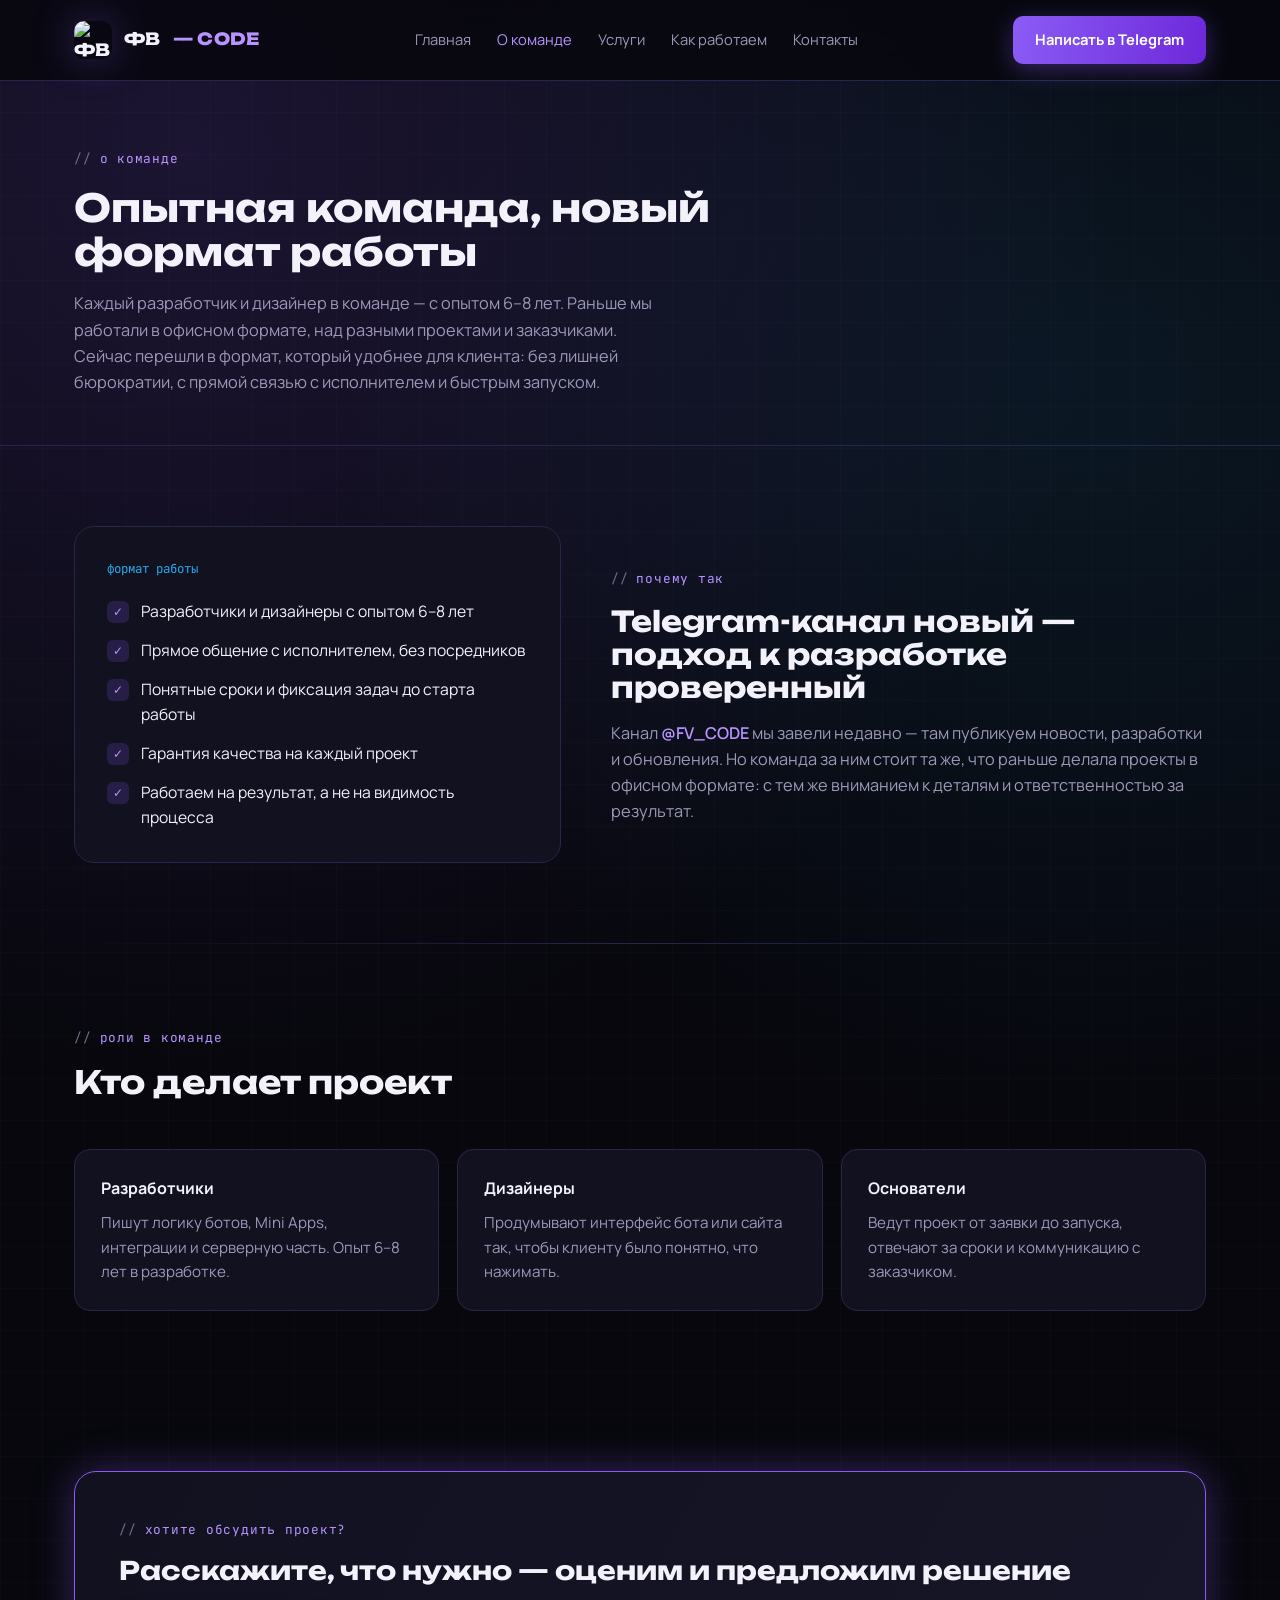
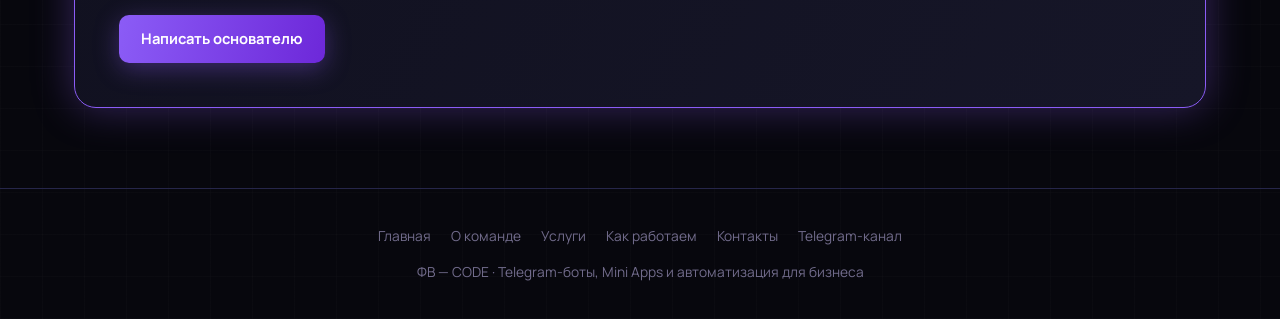
==== about.html @ 72554d6c "Add files via upload" ====
<!DOCTYPE html>
<html lang="ru">
<head>
<meta charset="UTF-8">
<meta name="viewport" content="width=device-width, initial-scale=1.0">
<title>О команде — ФВ — CODE</title>
<link rel="icon" href="assets/logo.jpg">
<link rel="preconnect" href="https://fonts.googleapis.com">
<link href="https://fonts.googleapis.com/css2?family=Unbounded:wght@400;600;800;900&family=Manrope:wght@400;500;600;700;800&family=JetBrains+Mono:wght@400;500;600&display=swap" rel="stylesheet">
<link rel="stylesheet" href="style.css">
</head>
<body>

<header class="nav">
  <div class="nav-inner">
    <a class="brand" href="index.html"><img src="assets/logo.jpg" alt="ФВ — Code"> ФВ <span>— CODE</span></a>
    <nav class="links">
      <a href="index.html">Главная</a>
      <a href="about.html" class="active">О команде</a>
      <a href="services.html">Услуги</a>
      <a href="process.html">Как работаем</a>
      <a href="contact.html">Контакты</a>
    </nav>
    <a class="btn btn-primary" href="https://t.me/TrumpSCH" target="_blank">Написать в Telegram</a>
  </div>
</header>

<section class="page-hero">
  <div class="wrap">
    <span class="eyebrow">о команде</span>
    <h1>Опытная команда, новый формат работы</h1>
    <p>Каждый разработчик и дизайнер в команде — с опытом 6–8 лет. Раньше мы работали в офисном формате, над разными проектами и заказчиками. Сейчас перешли в формат, который удобнее для клиента: без лишней бюрократии, с прямой связью с исполнителем и быстрым запуском.</p>
  </div>
</section>

<section>
  <div class="wrap solution">
    <div class="solution-panel">
      <span class="tag">формат работы</span>
      <ul class="check-list">
        <li>Разработчики и дизайнеры с опытом 6–8 лет</li>
        <li>Прямое общение с исполнителем, без посредников</li>
        <li>Понятные сроки и фиксация задач до старта работы</li>
        <li>Гарантия качества на каждый проект</li>
        <li>Работаем на результат, а не на видимость процесса</li>
      </ul>
    </div>
    <div>
      <span class="eyebrow">почему так</span>
      <h2 style="margin-top:14px; font-size:1.8rem;">Telegram-канал новый — подход к разработке проверенный</h2>
      <p style="color:var(--muted); margin-top:16px; font-size:1.02rem;">Канал <a href="https://t.me/FV_CODE" target="_blank" style="color:var(--purple-bright); font-weight:600;">@FV_CODE</a> мы завели недавно — там публикуем новости, разработки и обновления. Но команда за ним стоит та же, что раньше делала проекты в офисном формате: с тем же вниманием к деталям и ответственностью за результат.</p>
    </div>
  </div>
</section>

<div class="wrap"><div class="divider"></div></div>

<section>
  <div class="wrap">
    <div class="section-head">
      <span class="eyebrow">роли в команде</span>
      <h2>Кто делает проект</h2>
    </div>
    <div class="grid-3">
      <div class="card">
        <h4>Разработчики</h4>
        <p>Пишут логику ботов, Mini Apps, интеграции и серверную часть. Опыт 6–8 лет в разработке.</p>
      </div>
      <div class="card">
        <h4>Дизайнеры</h4>
        <p>Продумывают интерфейс бота или сайта так, чтобы клиенту было понятно, что нажимать.</p>
      </div>
      <div class="card">
        <h4>Основатели</h4>
        <p>Ведут проект от заявки до запуска, отвечают за сроки и коммуникацию с заказчиком.</p>
      </div>
    </div>
  </div>
</section>

<section>
  <div class="wrap">
    <div class="demo-box">
      <div>
        <span class="eyebrow">хотите обсудить проект?</span>
        <h2 style="margin-top:14px; font-size:1.6rem;">Расскажите, что нужно — оценим и предложим решение</h2>
      </div>
      <a class="btn btn-primary" href="https://t.me/TrumpSCH" target="_blank">Написать основателю</a>
    </div>
  </div>
</section>

<footer>
  <div class="foot-links">
    <a href="index.html">Главная</a>
    <a href="about.html">О команде</a>
    <a href="services.html">Услуги</a>
    <a href="process.html">Как работаем</a>
    <a href="contact.html">Контакты</a>
    <a href="https://t.me/FV_CODE" target="_blank">Telegram-канал</a>
  </div>
  ФВ — CODE · Telegram-боты, Mini Apps и автоматизация для бизнеса
</footer>

</body>
</html>
---- style.css ----
:root{
  --void:#07070d;
  --panel:#111120;
  --panel-2:#161628;
  --line:#26264a;
  --purple:#8b5cf6;
  --purple-bright:#b794ff;
  --blue:#29a9eb;
  --text:#f3f1fa;
  --muted:#9d97b8;
  --muted-2:#726c8c;
  --glow: 0 0 40px rgba(139,92,246,.35);
}
*{margin:0;padding:0;box-sizing:border-box;}
html{scroll-behavior:smooth;}
body{
  background:var(--void);
  color:var(--text);
  font-family:'Manrope',sans-serif;
  line-height:1.6;
  overflow-x:hidden;
  background-image:
    radial-gradient(circle at 15% 8%, rgba(139,92,246,.16), transparent 45%),
    radial-gradient(circle at 85% 20%, rgba(41,169,235,.10), transparent 40%),
    repeating-linear-gradient(0deg, rgba(255,255,255,.015) 0px, rgba(255,255,255,.015) 1px, transparent 1px, transparent 42px),
    repeating-linear-gradient(90deg, rgba(255,255,255,.015) 0px, rgba(255,255,255,.015) 1px, transparent 1px, transparent 42px);
}
a{color:inherit; text-decoration:none;}
img{max-width:100%; display:block;}
.wrap{max-width:1180px; margin:0 auto; padding:0 24px;}
.mono{font-family:'JetBrains Mono',monospace;}
.eyebrow{
  font-family:'JetBrains Mono',monospace;
  font-size:.8rem;
  letter-spacing:.06em;
  color:var(--purple-bright);
  display:inline-flex;
  align-items:center;
  gap:8px;
}
.eyebrow::before{content:"//"; color:var(--muted-2);}
h1,h2,h3{font-family:'Unbounded',sans-serif; line-height:1.15;}
.grad-text{
  background:linear-gradient(100deg,#fff 10%, var(--purple-bright) 55%, var(--blue) 100%);
  -webkit-background-clip:text;
  background-clip:text;
  color:transparent;
}

/* NAV */
header.nav{
  position:sticky; top:0; z-index:50;
  background:rgba(7,7,13,.82);
  backdrop-filter:blur(14px);
  border-bottom:1px solid var(--line);
}
.nav-inner{
  display:flex; align-items:center; justify-content:space-between;
  padding:16px 24px;
  max-width:1180px;
  margin:0 auto;
}
.brand{display:flex; align-items:center; gap:12px; font-family:'Unbounded',sans-serif; font-weight:800; font-size:1.05rem; letter-spacing:.02em;}
.brand img{width:38px; height:38px; border-radius:10px; box-shadow:var(--glow);}
.brand span{color:var(--purple-bright);}
nav.links{display:flex; gap:26px; font-size:.92rem; color:var(--muted);}
nav.links a{transition:.15s;}
nav.links a:hover{color:var(--text);}
nav.links a.active{color:var(--purple-bright);}
.btn{
  display:inline-flex; align-items:center; gap:8px;
  padding:12px 22px;
  border-radius:10px;
  font-weight:700;
  font-size:.92rem;
  transition:.2s;
  white-space:nowrap;
}
.btn-primary{
  background:linear-gradient(100deg, var(--purple), #6d28d9);
  color:#fff;
  box-shadow:0 6px 24px rgba(139,92,246,.35);
}
.btn-primary:hover{transform:translateY(-2px); box-shadow:0 10px 30px rgba(139,92,246,.5);}
.btn-ghost{
  background:transparent;
  color:var(--text);
  border:1px solid var(--line);
}
.btn-ghost:hover{border-color:var(--purple); color:var(--purple-bright);}

/* PAGE HERO (internal pages) */
.page-hero{
  padding:64px 0 50px;
  border-bottom:1px solid var(--line);
}
.page-hero h1{font-size:2.4rem; margin-top:16px; max-width:720px;}
.page-hero p{color:var(--muted); margin-top:16px; max-width:600px; font-size:1.02rem;}

/* HOME HERO */
.hero{padding:88px 0 60px;}
.hero-grid{display:grid; grid-template-columns:1.15fr .85fr; gap:56px; align-items:center;}
.hero h1{font-size:3rem; font-weight:800; margin:22px 0 22px; letter-spacing:-.01em;}
.hero p.lead{font-size:1.12rem; color:var(--muted); max-width:560px; margin-bottom:34px;}
.hero-ctas{display:flex; gap:14px; flex-wrap:wrap; margin-bottom:44px;}
.stat-row{display:flex; gap:32px; flex-wrap:wrap;}
.stat-row div{border-left:2px solid var(--purple); padding-left:14px;}
.stat-row .num{font-family:'Unbounded',sans-serif; font-weight:800; font-size:1.4rem; color:var(--text);}
.stat-row .lbl{font-size:.8rem; color:var(--muted-2);}
.hero-visual{
  position:relative; border-radius:24px; overflow:hidden;
  border:1px solid var(--line);
  box-shadow:0 30px 80px rgba(0,0,0,.55), var(--glow);
}
.hero-visual img{width:100%; height:100%; object-fit:cover;}

section{padding:80px 0;}
.section-head{max-width:640px; margin-bottom:48px;}
.section-head h2{font-size:2rem; margin-top:14px;}
.section-head p{color:var(--muted); margin-top:14px; font-size:1.02rem;}
.divider{height:1px; background:linear-gradient(90deg, transparent, var(--line), transparent);}

/* CARDS / GRIDS */
.grid-3{display:grid; grid-template-columns:repeat(3,1fr); gap:18px;}
.grid-2{display:grid; grid-template-columns:1fr 1fr; gap:18px;}
.card{
  background:var(--panel);
  border:1px solid var(--line);
  border-radius:16px;
  padding:26px;
}
.card .n{font-family:'JetBrains Mono',monospace; color:var(--purple-bright); font-size:.85rem; margin-bottom:10px; display:block;}
.card p{color:var(--muted); font-size:.95rem;}
.card h3, .card h4{margin-bottom:10px;}

.service-card{
  background:var(--panel);
  border:1px solid var(--line);
  border-radius:18px;
  padding:30px;
  transition:.25s;
}
.service-card:hover{border-color:var(--purple); transform:translateY(-4px); box-shadow:var(--glow);}
.service-card .icon{
  width:48px; height:48px; border-radius:12px;
  background:linear-gradient(135deg, var(--purple), var(--blue));
  display:flex; align-items:center; justify-content:center;
  font-size:1.3rem; margin-bottom:20px;
}
.service-card h3{font-size:1.15rem; margin-bottom:10px;}
.service-card p{color:var(--muted); font-size:.94rem;}

.also-panel{background:var(--panel-2); border:1px solid var(--line); border-radius:18px; padding:30px; margin-top:20px;}
.also-panel .tag{font-family:'JetBrains Mono',monospace; font-size:.78rem; color:var(--muted-2); margin-bottom:16px; display:block;}
.pill-grid{display:flex; flex-wrap:wrap; gap:10px;}
.pill{border:1px solid var(--line); background:var(--void); padding:10px 18px; border-radius:999px; font-size:.92rem; color:var(--text);}

.solution{display:grid; grid-template-columns:.9fr 1.1fr; gap:50px; align-items:center;}
.solution-panel{background:var(--panel); border:1px solid var(--line); border-radius:20px; padding:32px;}
.solution-panel .tag{font-family:'JetBrains Mono',monospace; font-size:.78rem; color:var(--blue); margin-bottom:14px; display:block;}
.check-list{list-style:none; margin-top:20px; display:flex; flex-direction:column; gap:14px;}
.check-list li{display:flex; gap:12px; align-items:flex-start; font-size:.98rem;}
.check-list li::before{
  content:"✓"; flex-shrink:0; width:22px; height:22px; border-radius:6px;
  background:rgba(139,92,246,.18); color:var(--purple-bright);
  display:flex; align-items:center; justify-content:center; font-size:.78rem; margin-top:2px;
}

.result-banner{
  margin-top:36px;
  background:linear-gradient(100deg, rgba(139,92,246,.12), rgba(41,169,235,.08));
  border:1px solid var(--line); border-radius:18px; padding:26px 30px;
  display:flex; align-items:center; gap:24px; flex-wrap:wrap;
}
.result-banner b{font-family:'Unbounded',sans-serif; color:var(--purple-bright); font-size:1.05rem;}

.process-list{display:flex; flex-direction:column;}
.process-row{display:grid; grid-template-columns:70px 1fr; gap:24px; padding:22px 0; border-bottom:1px solid var(--line); align-items:flex-start;}
.process-row:last-child{border-bottom:none;}
.process-row .idx{font-family:'JetBrains Mono',monospace; color:var(--purple-bright); font-size:1rem; padding-top:4px;}
.process-row h4{font-size:1.05rem; margin-bottom:6px; font-weight:700;}
.process-row p{color:var(--muted); font-size:.94rem;}

.demo-box{
  background:linear-gradient(120deg, var(--panel), var(--panel-2));
  border:1px solid var(--purple); border-radius:22px; padding:44px;
  display:flex; justify-content:space-between; align-items:center; gap:30px; flex-wrap:wrap;
  box-shadow:var(--glow);
}
.demo-box .bot-tag{
  font-family:'JetBrains Mono',monospace; background:var(--void); border:1px solid var(--line);
  padding:8px 14px; border-radius:8px; display:inline-block; margin-top:14px; color:var(--blue);
}

.contact{background:var(--panel); border:1px solid var(--line); border-radius:24px; padding:60px; text-align:center;}
.contact h2{font-size:2rem; margin-bottom:16px;}
.contact p{color:var(--muted); max-width:520px; margin:0 auto 34px;}
.contact-links{display:flex; justify-content:center; gap:16px; flex-wrap:wrap;}
.contact-card{background:var(--void); border:1px solid var(--line); border-radius:14px; padding:18px 26px; min-width:200px; text-align:left; transition:.2s;}
.contact-card:hover{border-color:var(--purple); transform:translateY(-3px);}
.contact-card .role{font-size:.78rem; color:var(--muted-2); margin-bottom:4px;}
.contact-card .handle{font-family:'JetBrains Mono',monospace; color:var(--purple-bright); font-weight:600;}

.contact-form{background:var(--panel); border:1px solid var(--line); border-radius:20px; padding:36px; margin-top:40px;}
.contact-form label{display:block; font-size:.85rem; color:var(--muted); margin-bottom:8px;}
.contact-form input, .contact-form textarea{
  width:100%; background:var(--void); border:1px solid var(--line); border-radius:10px;
  padding:13px 14px; color:var(--text); font-family:'Manrope',sans-serif; font-size:.95rem; margin-bottom:20px;
}
.contact-form input:focus, .contact-form textarea:focus{outline:none; border-color:var(--purple);}

/* PAGE NAV CARDS (index quick links) */
.nav-cards{display:grid; grid-template-columns:repeat(4,1fr); gap:16px;}
.nav-card{
  background:var(--panel); border:1px solid var(--line); border-radius:16px; padding:24px;
  transition:.2s;
}
.nav-card:hover{border-color:var(--purple); transform:translateY(-3px); box-shadow:var(--glow);}
.nav-card .arrow{color:var(--purple-bright); font-family:'JetBrains Mono',monospace; font-size:.85rem;}
.nav-card h4{margin:10px 0 6px; font-size:1rem;}
.nav-card p{color:var(--muted); font-size:.88rem;}

footer{padding:36px 24px; text-align:center; color:var(--muted-2); font-size:.86rem; border-top:1px solid var(--line);}
footer .foot-links{display:flex; justify-content:center; gap:20px; margin-bottom:14px; flex-wrap:wrap;}
footer .foot-links a:hover{color:var(--purple-bright);}

@media (max-width:900px){
  nav.links{display:none;}
  .hero-grid{grid-template-columns:1fr;}
  .hero h1{font-size:2.1rem;}
  .solution{grid-template-columns:1fr;}
  .grid-3{grid-template-columns:1fr 1fr;}
  .grid-2{grid-template-columns:1fr;}
  .nav-cards{grid-template-columns:1fr 1fr;}
  .process-row{grid-template-columns:44px 1fr;}
  .contact{padding:36px 22px;}
  .page-hero h1{font-size:1.9rem;}
}
@media (max-width:560px){
  .grid-3{grid-template-columns:1fr;}
  .nav-cards{grid-template-columns:1fr;}
  .stat-row{gap:20px;}
  .demo-box{padding:30px;}
}
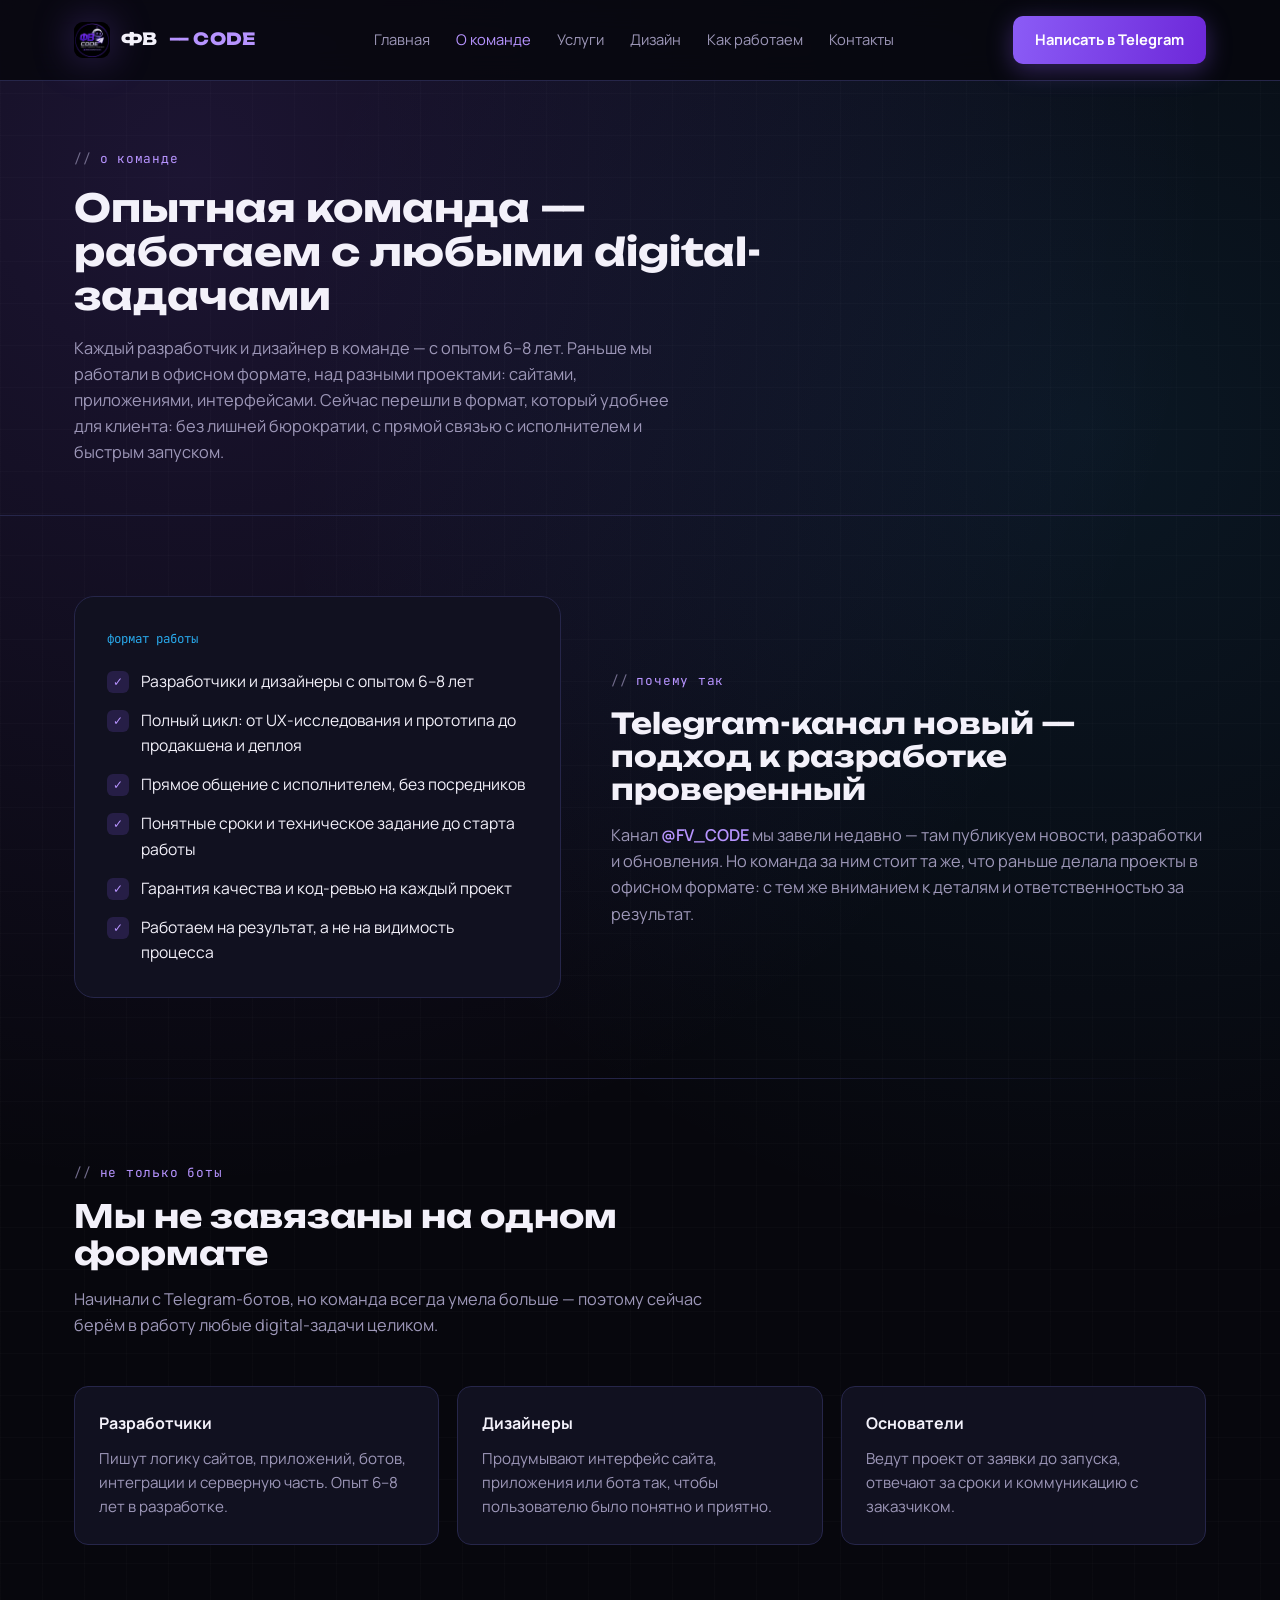
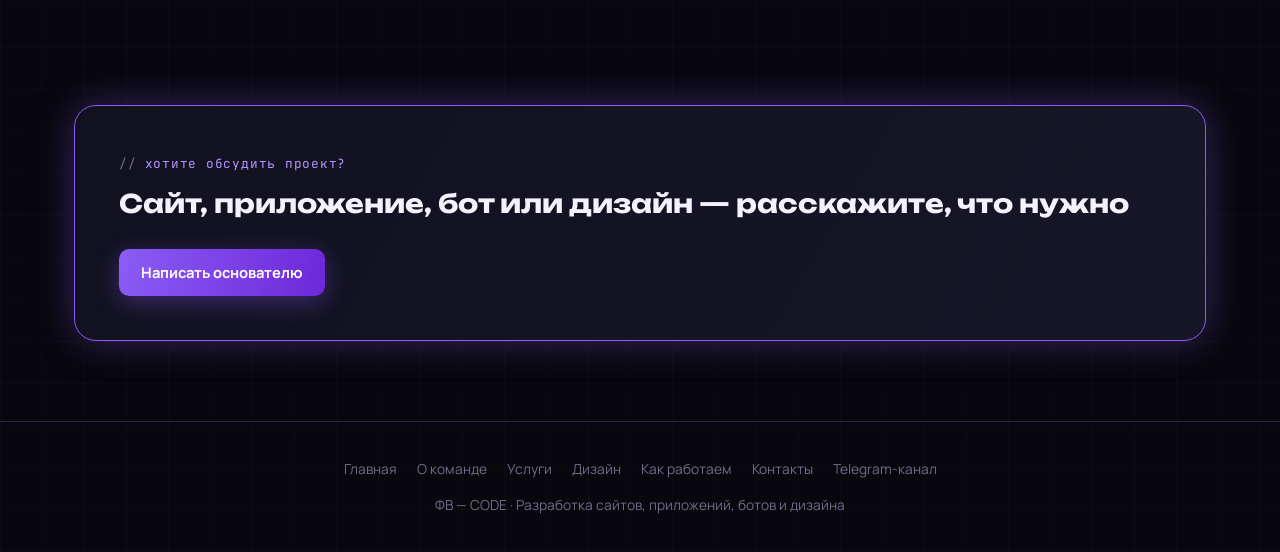
==== commit a47d7e78: "Add files via upload" ====
--- a/about.html
+++ b/about.html
@@ -4,7 +4,6 @@
 <meta charset="UTF-8">
 <meta name="viewport" content="width=device-width, initial-scale=1.0">
 <title>О команде — ФВ — CODE</title>
-<link rel="icon" href="assets/logo.jpg">
 <link rel="preconnect" href="https://fonts.googleapis.com">
 <link href="https://fonts.googleapis.com/css2?family=Unbounded:wght@400;600;800;900&family=Manrope:wght@400;500;600;700;800&family=JetBrains+Mono:wght@400;500;600&display=swap" rel="stylesheet">
 <link rel="stylesheet" href="style.css">
@@ -13,11 +12,12 @@
 
 <header class="nav">
   <div class="nav-inner">
-    <a class="brand" href="index.html"><img src="assets/logo.jpg" alt="ФВ — Code"> ФВ <span>— CODE</span></a>
+    <a class="brand" href="index.html"><img src="logo.jpg" alt="ФВ — Code" class="brand-logo"> ФВ <span>— CODE</span></a>
     <nav class="links">
       <a href="index.html">Главная</a>
       <a href="about.html" class="active">О команде</a>
       <a href="services.html">Услуги</a>
+      <a href="design.html">Дизайн</a>
       <a href="process.html">Как работаем</a>
       <a href="contact.html">Контакты</a>
     </nav>
@@ -28,8 +28,8 @@
 <section class="page-hero">
   <div class="wrap">
     <span class="eyebrow">о команде</span>
-    <h1>Опытная команда, новый формат работы</h1>
-    <p>Каждый разработчик и дизайнер в команде — с опытом 6–8 лет. Раньше мы работали в офисном формате, над разными проектами и заказчиками. Сейчас перешли в формат, который удобнее для клиента: без лишней бюрократии, с прямой связью с исполнителем и быстрым запуском.</p>
+    <h1>Опытная команда — работаем с любыми digital-задачами</h1>
+    <p>Каждый разработчик и дизайнер в команде — с опытом 6–8 лет. Раньше мы работали в офисном формате, над разными проектами: сайтами, приложениями, интерфейсами. Сейчас перешли в формат, который удобнее для клиента: без лишней бюрократии, с прямой связью с исполнителем и быстрым запуском.</p>
   </div>
 </section>
 
@@ -39,9 +39,10 @@
       <span class="tag">формат работы</span>
       <ul class="check-list">
         <li>Разработчики и дизайнеры с опытом 6–8 лет</li>
+        <li>Полный цикл: от UX-исследования и прототипа до продакшена и деплоя</li>
         <li>Прямое общение с исполнителем, без посредников</li>
-        <li>Понятные сроки и фиксация задач до старта работы</li>
-        <li>Гарантия качества на каждый проект</li>
+        <li>Понятные сроки и техническое задание до старта работы</li>
+        <li>Гарантия качества и код-ревью на каждый проект</li>
         <li>Работаем на результат, а не на видимость процесса</li>
       </ul>
     </div>
@@ -58,17 +59,18 @@
 <section>
   <div class="wrap">
     <div class="section-head">
-      <span class="eyebrow">роли в команде</span>
-      <h2>Кто делает проект</h2>
+      <span class="eyebrow">не только боты</span>
+      <h2>Мы не завязаны на одном формате</h2>
+      <p>Начинали с Telegram-ботов, но команда всегда умела больше — поэтому сейчас берём в работу любые digital-задачи целиком.</p>
     </div>
     <div class="grid-3">
       <div class="card">
         <h4>Разработчики</h4>
-        <p>Пишут логику ботов, Mini Apps, интеграции и серверную часть. Опыт 6–8 лет в разработке.</p>
+        <p>Пишут логику сайтов, приложений, ботов, интеграции и серверную часть. Опыт 6–8 лет в разработке.</p>
       </div>
       <div class="card">
         <h4>Дизайнеры</h4>
-        <p>Продумывают интерфейс бота или сайта так, чтобы клиенту было понятно, что нажимать.</p>
+        <p>Продумывают интерфейс сайта, приложения или бота так, чтобы пользователю было понятно и приятно.</p>
       </div>
       <div class="card">
         <h4>Основатели</h4>
@@ -83,7 +85,7 @@
     <div class="demo-box">
       <div>
         <span class="eyebrow">хотите обсудить проект?</span>
-        <h2 style="margin-top:14px; font-size:1.6rem;">Расскажите, что нужно — оценим и предложим решение</h2>
+        <h2 style="margin-top:14px; font-size:1.6rem;">Сайт, приложение, бот или дизайн — расскажите, что нужно</h2>
       </div>
       <a class="btn btn-primary" href="https://t.me/TrumpSCH" target="_blank">Написать основателю</a>
     </div>
@@ -95,11 +97,12 @@
     <a href="index.html">Главная</a>
     <a href="about.html">О команде</a>
     <a href="services.html">Услуги</a>
+      <a href="design.html">Дизайн</a>
     <a href="process.html">Как работаем</a>
     <a href="contact.html">Контакты</a>
     <a href="https://t.me/FV_CODE" target="_blank">Telegram-канал</a>
   </div>
-  ФВ — CODE · Telegram-боты, Mini Apps и автоматизация для бизнеса
+  ФВ — CODE · Разработка сайтов, приложений, ботов и дизайна
 </footer>
 
 </body>
--- a/style.css
+++ b/style.css
@@ -60,8 +60,8 @@
   max-width:1180px;
   margin:0 auto;
 }
-.brand{display:flex; align-items:center; gap:12px; font-family:'Unbounded',sans-serif; font-weight:800; font-size:1.05rem; letter-spacing:.02em;}
-.brand img{width:38px; height:38px; border-radius:10px; box-shadow:var(--glow);}
+.brand{display:flex; align-items:center; gap:11px; font-family:'Unbounded',sans-serif; font-weight:800; font-size:1.05rem; letter-spacing:.02em;}
+.brand-logo{width:36px; height:36px; border-radius:9px; box-shadow:var(--glow); object-fit:cover; flex-shrink:0;}
 .brand span{color:var(--purple-bright);}
 nav.links{display:flex; gap:26px; font-size:.92rem; color:var(--muted);}
 nav.links a{transition:.15s;}
@@ -126,8 +126,8 @@
 .card{
   background:var(--panel);
   border:1px solid var(--line);
-  border-radius:16px;
-  padding:26px;
+  border-radius:14px;
+  padding:24px;
 }
 .card .n{font-family:'JetBrains Mono',monospace; color:var(--purple-bright); font-size:.85rem; margin-bottom:10px; display:block;}
 .card p{color:var(--muted); font-size:.95rem;}
@@ -136,19 +136,26 @@
 .service-card{
   background:var(--panel);
   border:1px solid var(--line);
-  border-radius:18px;
-  padding:30px;
-  transition:.25s;
-}
-.service-card:hover{border-color:var(--purple); transform:translateY(-4px); box-shadow:var(--glow);}
+  border-radius:16px;
+  padding:28px;
+  transition:.2s;
+}
+.service-card:hover{border-color:var(--purple);}
 .service-card .icon{
-  width:48px; height:48px; border-radius:12px;
-  background:linear-gradient(135deg, var(--purple), var(--blue));
-  display:flex; align-items:center; justify-content:center;
-  font-size:1.3rem; margin-bottom:20px;
-}
-.service-card h3{font-size:1.15rem; margin-bottom:10px;}
-.service-card p{color:var(--muted); font-size:.94rem;}
+  width:auto; height:auto;
+  display:inline-flex;
+  padding:6px 12px;
+  border-radius:6px;
+  background:var(--void);
+  border:1px solid var(--line);
+  font-family:'JetBrains Mono',monospace;
+  font-size:.72rem;
+  letter-spacing:.06em;
+  color:var(--purple-bright);
+  margin-bottom:18px;
+}
+.service-card h3{font-size:1.1rem; margin-bottom:9px; font-weight:700;}
+.service-card p{color:var(--muted); font-size:.93rem;}
 
 .also-panel{background:var(--panel-2); border:1px solid var(--line); border-radius:18px; padding:30px; margin-top:20px;}
 .also-panel .tag{font-family:'JetBrains Mono',monospace; font-size:.78rem; color:var(--muted-2); margin-bottom:16px; display:block;}
@@ -212,10 +219,10 @@
 /* PAGE NAV CARDS (index quick links) */
 .nav-cards{display:grid; grid-template-columns:repeat(4,1fr); gap:16px;}
 .nav-card{
-  background:var(--panel); border:1px solid var(--line); border-radius:16px; padding:24px;
-  transition:.2s;
-}
-.nav-card:hover{border-color:var(--purple); transform:translateY(-3px); box-shadow:var(--glow);}
+  background:var(--panel); border:1px solid var(--line); border-radius:14px; padding:22px;
+  transition:.15s;
+}
+.nav-card:hover{border-color:var(--purple);}
 .nav-card .arrow{color:var(--purple-bright); font-family:'JetBrains Mono',monospace; font-size:.85rem;}
 .nav-card h4{margin:10px 0 6px; font-size:1rem;}
 .nav-card p{color:var(--muted); font-size:.88rem;}
